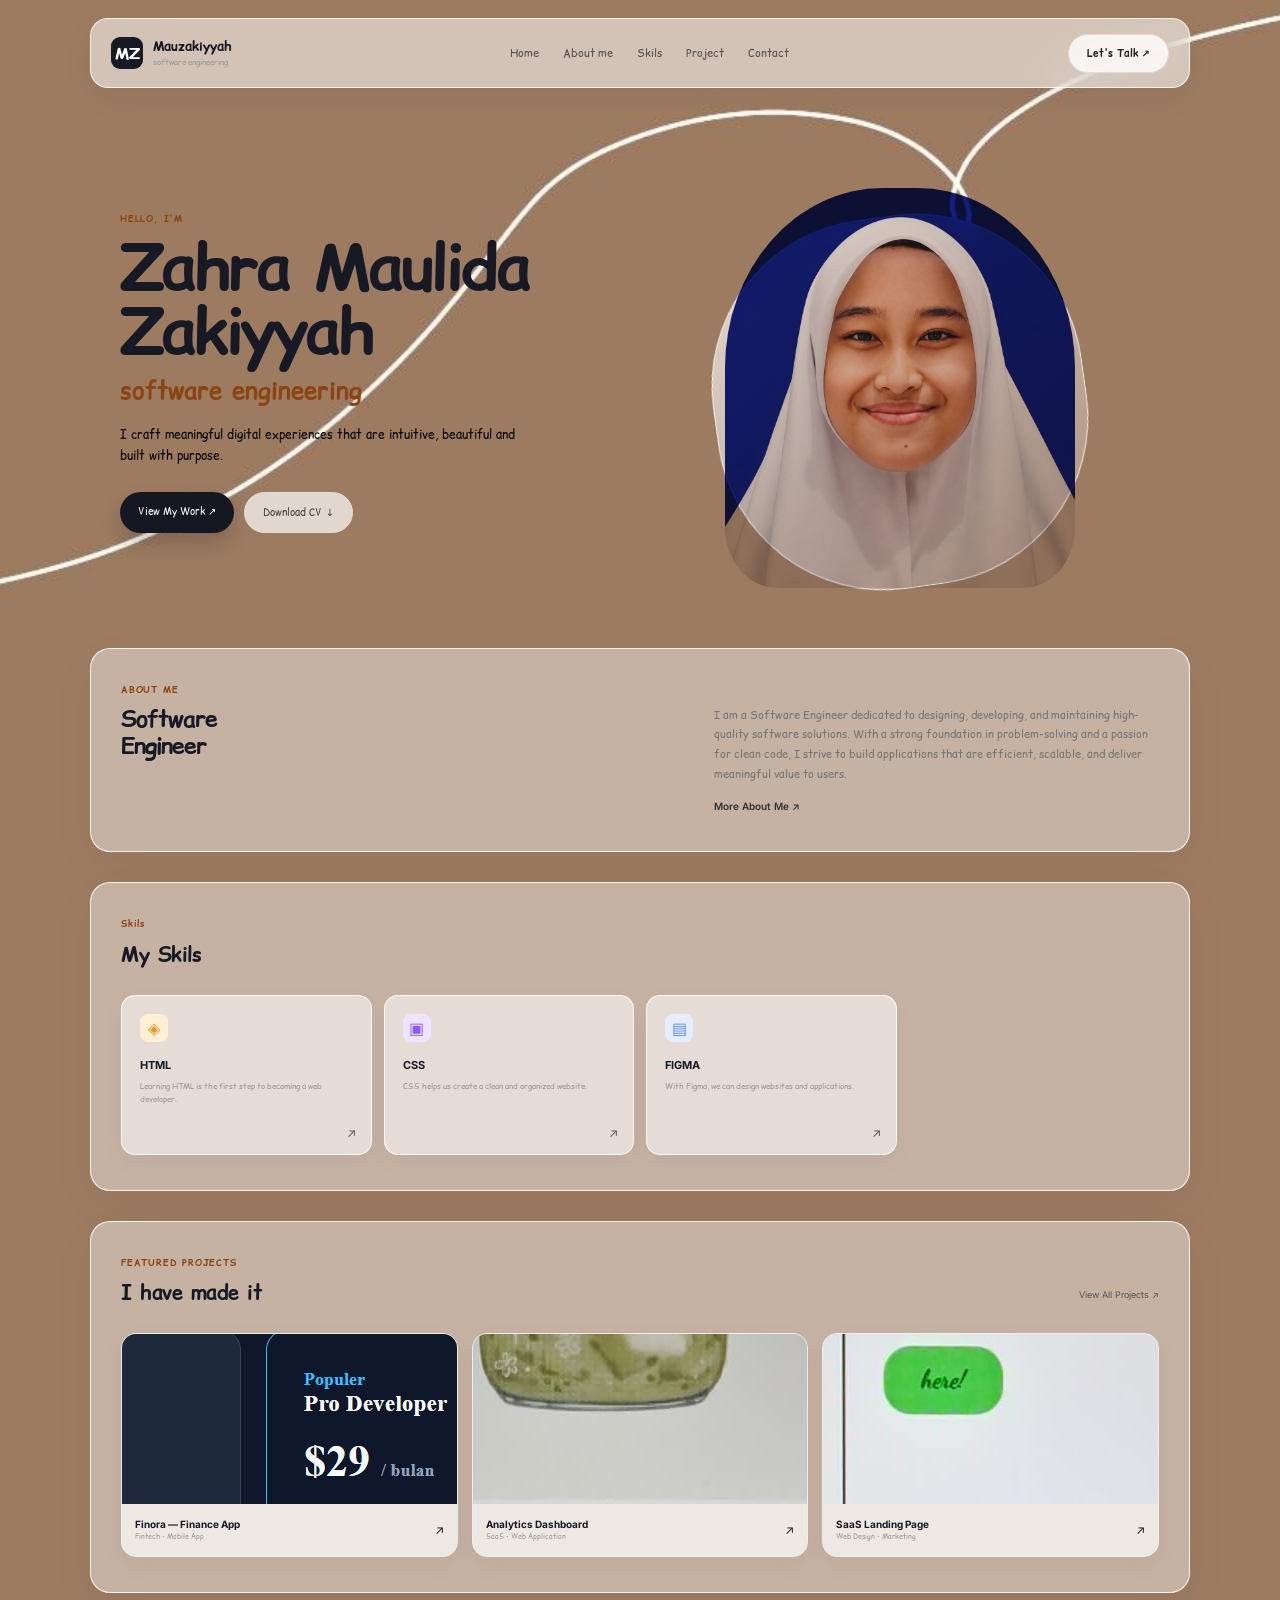
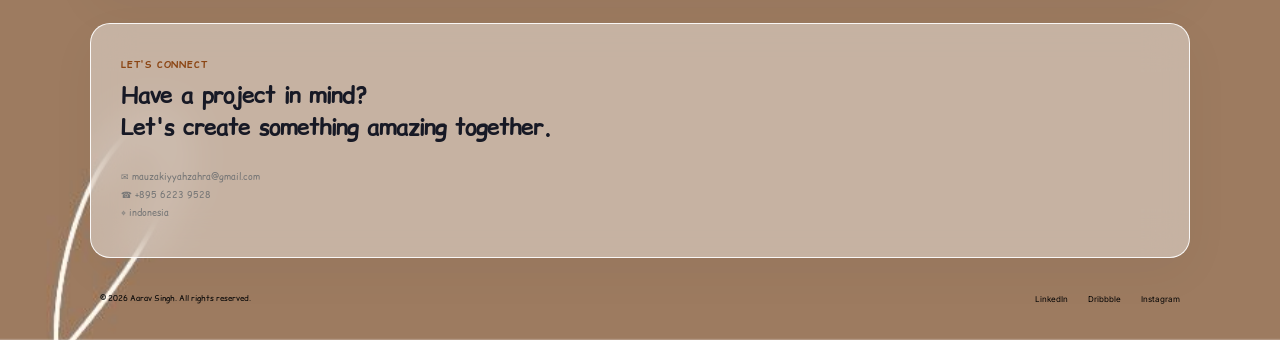
==== ex-portofolio.html @ aae0eb1b "first commit" ====
<!DOCTYPE html>
<html lang="en">
<head>
    <meta charset="UTF-8">
    <meta name="viewport" content="width=device-width, initial-scale=1.0">
    <title>my portofolio</title>
    <link rel="stylesheet" href="style.css">
    <link rel="preconnect" href="https://fonts.googleapis.com">
    <link rel="preconnect" href="https://fonts.gstatic.com" crossorigin>
    <link href="https://fonts.googleapis.com/css2?family=Inter:wght@400;500;600;700;800&display=swap" rel="stylesheet">
</head>
<body>
    <div class="container">
        <!-- NAVBAR -->
        <header class="navbar">
            <div class="logo">
                <div class="logo-icon">MZ</div>
                <div>
                    <strong>Mauzakiyyah</strong>
                    <span>software engineering</span>
                </div>
            </div>

            <nav>
                <a href="#home">Home</a>
                <a href="#about">About me</a>
                <a href="#services">Skils</a>
                <a href="#work">Project</a>
                <!-- <a href="#process">Pr</a>
                <a href="#testimonials">Testimonials</a> -->
                <a href="#contact">Contact</a>
            </nav>

            <a href="#contact" class="talk-btn">
                Let's Talk ↗
            </a>
        </header>


        <!-- HERO -->
        <section class="hero" id="home">

            <div class="hero-content">

                <p class="small-title">HELLO, I'M</p>

                <h1>Zahra Maulida Zakiyyah</h1>

                <h2>software engineering</h2>

                <p class="description">
                    I craft meaningful digital experiences that are intuitive,
                    beautiful and built with purpose.
                </p>

                <div class="hero-buttons">
                    <a href="#work" class="primary-btn">
                        View My Work ↗
                    </a>

                    <a href="#" class="secondary-btn">
                        Download CV ↓
                    </a>
                </div>

              
            </div>

            <div class="hero-image">

                <img src="asset/me2.jpeg" alt="Profile">

            
            </div>

        </section>


        <!-- ABOUT -->
        <section class="about section" id="about">

            <div class="section-label">ABOUT ME</div>

            <div class="about-grid">

                <div>
                    <h2>
                        Software<br>
                        Engineer
                    </h2>

                </div>

                <div class="about-text">
                    <p>
                        I am a Software Engineer dedicated to designing, developing, and maintaining high-quality software solutions. With a strong foundation in problem-solving and a passion for clean code, I strive to build applications that are efficient, scalable, and deliver meaningful value to users.
                    </p>

                    

                    <a href="#" class="text-link">
                        More About Me ↗
                    </a>
                </div>

            </div>

        </section>


        <!-- SERVICES -->
        <section class="section" id="services">

            <div class="section-label">Skils</div>

            <h2 class="section-title">My Skils</h2>

            <div class="cards">

                <div class="service-card">
                    <div class="icon">◈</div>
                    <h3>HTML</h3>
                    <p>
                        Learning HTML is the first step to becoming a web developer.
                    </p>
                    <a href="#">↗</a>
                </div>

                <div class="service-card">
                    <div class="icon purple">▣</div>
                    <h3>CSS</h3>
                    <p>
                        CSS helps us create a clean and organized website.
                    </p>
                    <a href="#">↗</a>
                </div>

                <div class="service-card">
                    <div class="icon blue">▤</div>
                    <h3>FIGMA</h3>
                    <p>
                        With Figma, we can design websites and applications.
                    </p>
                    <a href="#">↗</a>
                </div>

                <!-- <div class="service-card">
                    <div class="icon green">◉</div>
                    <h3>User Research</h3>
                    <p>
                        Understanding users deeply through research
                        and testing.
                    </p>
                    <a href="#">↗</a>
                </div> -->

            </div>

        </section>


        <!-- TOOLS -->
        <!-- <section class="section tools-section">

            <div class="section-label">TOOLS & SKILLS</div>

            <h2 class="section-title">Technologies I Use</h2>

            <div class="tools">

                <div class="tool">css</div>
                <div class="tool">html</div>
                <div class="tool">vscode</div>
                

            </div>

        </section> -->


        <!-- PROJECTS -->
        <section class="section" id="work">

            <div class="section-header">

                <div>
                    <div class="section-label">FEATURED PROJECTS</div>
                    <h2 class="section-title">I have made it</h2>
                </div>

                <a href="#" class="view-all">View All Projects ↗</a>

            </div>

            <div class="projects">

                <div class="project-card">

                    <div class="project-image finance">
                        <img src="asset/Document and 1 more page - Personal - Microsoft​ Edge 16_09_2026 05_35_16.png" alt="">
                        <div class="fake-screen">
                            <span>Finance</span>
                            <strong>$24,580</strong>
                            <div class="fake-chart"></div>
                        </div>
                    </div>

                    <div class="project-info">
                        <div>
                            <h3>Finora — Finance App</h3>
                            <p>Fintech • Mobile App</p>
                        </div>

                        <span>↗</span>
                    </div>

                </div>


                <div class="project-card">

                    <div class="project-image dashboard">
                        <img src="asset/prto1.jpeg" alt="">
                        <div class="dashboard-box">
                            <span>Analytics</span>
                            <strong>24,890</strong>
                            <div class="bars">
                                <i></i>
                                <i></i>
                                <i></i>
                                <i></i>
                                <i></i>
                            </div>
                        </div>
                    </div>

                    <div class="project-info">
                        <div>
                            <h3>Analytics Dashboard</h3>
                            <p>SaaS • Web Application</p>
                        </div>

                        <span>↗</span>
                    </div>

                </div>


                <div class="project-card">

                    <div class="project-image landing">
                        <img src="asset/prto2.jpeg" alt="">
                        <div class="landing-box">
                            <h3>Product</h3>
                            <p>Build something amazing.</p>
                            <button>Get Started</button>
                        </div>
                    </div>

                    <div class="project-info">
                        <div>
                            <h3>SaaS Landing Page</h3>
                            <p>Web Design • Marketing</p>
                        </div>

                        <span>↗</span>
                    </div>

                </div>

            </div>

        </section>


        


        <!-- CONTACT -->
         <section class="contact section" id="contact">

             <div class="contact-info">

                 <div class="section-label">LET'S CONNECT</div>

                <h2>
                    Have a project in mind?
                    <br>
                    Let's create something amazing
                    together.
                    
                </h2> 

                 <div class="contact-list">
                    <p>✉ mauzakiyyahzahra@gmail.com</p>
                    <p>☎ +895 6223 9528</p>
                    <p>⌖  indonesia</p>  
                </div>

            </div>

        </section> 


        <!-- FOOTER -->
        <footer>
            <p>© 2026 Aarav Singh. All rights reserved.</p>

            <div>
                <a href="#">LinkedIn</a>
                <a href="#">Dribbble</a>
                <a href="#">Instagram</a>
            </div>
        </footer>

    </div>

</body>
</html>
</html>
---- style.css ----
/* ================================
   RESET
================================ */
@import url('https://fonts.googleapis.com/css2?family=Caveat:wght@400..700&family=Comic+Relief:wght@400;700&family=Delius&display=swap');
h1, h2, p{
    font-family: "Comic Relief", system-ui;
}
* {
    margin: 0;
    padding: 0;
    box-sizing: border-box;
}

html {
    scroll-behavior: smooth;
}

body {
    font-family: "Inter", sans-serif;
    background:
        radial-gradient(circle at 10% 10%, #dadbd9 0%, transparent 30%),
        radial-gradient(circle at 90% 30%, #e2e4e2 0%, transparent 30%),
        linear-gradient(135deg, #d1d2d1, #dfe1df);

    color: #171925;
    line-height: 1.5;
    background-image: url(asset/wlppr.jpg);
    background-size: cover;

}


/*CONTAINER*/

.container {
    width: min(1100px, 92%);
    margin: auto;
}


/* NAVBAR*/

.navbar {
    height: 70px;
    display: flex;
    align-items: center;
    justify-content: space-between;
    padding: 10px 20px;
    margin-top: 18px;
    border: 1px solid rgba(255,255,255,.8);
    background: rgba(255,255,255,.55);
    font-family: "Comic Relief", system-ui;
    backdrop-filter: blur(20px);
    border-radius: 18px;
    box-shadow:
        0 10px 30px rgba(40,40,60,.06);
}


.logo {
    display: flex;
    align-items: center;
    gap: 10px;
    
}


.logo-icon {
    width: 32px;
    height: 32px;

    display: flex;
    align-items: center;
    justify-content: center;

    border-radius: 9px;

    background: #171925;
    color: white;
    font-family: "Comic Relief", system-ui;

    font-weight: 700;
}


.logo strong {
    display: block;
    font-size: 13px;
}


.logo span {
    display: block;

    color: #999;
    font-size: 8px;
}


nav {
    display: flex;
    gap: 24px;
    
}


nav a {
    color: #555;

    font-size: 11px;

    text-decoration: none;
    font-family: "Comic Relief", system-ui;

    transition: .3s;
}


.talk-btn {
    text-decoration: none;

    font-size: 10px;
    font-weight: 600;

    color: #222;

    background: rgba(255,255,255,.8);

    padding: 11px 18px;

    border-radius: 50px;

    border: 1px solid #ddd;
}


/*HERO*/

.hero {
    min-height: 520px;

    display: grid;
    grid-template-columns: 1fr 1fr;

    align-items: center;
    padding: 70px 30px 30px;
    position: relative;
    overflow: hidden;
}
.hero-content {
    position: relative;
    z-index: 2;
}
.small-title,
.section-label {
    color: #8B4513;
    font-size: 9px;
    font-weight: 700;
    letter-spacing: .8px;
    margin-bottom: 8px;
    font-family: "Comic Relief", system-ui;
}
.hero h1 {
    font-size: clamp(42px, 5vw, 65px);
    line-height: 1;
    letter-spacing: -3px;
    margin-bottom: 10px;
}
.hero h2 {
    color: #8B4513;
    font-size: 24px;
    margin-bottom: 15px;
}
.description {
    max-width: 400px;
    color: #050505;
    font-size: 12px;
    line-height: 1.8;
}
.hero-image::before {
    content: "";
    position: absolute;
    width: 500px;
    height: 400px;
    border: 3px solid white;
    border-radius: 30px;
    z-index: -1;
}
.hero-buttons {
    display: flex;
    gap: 10px;
    margin-top: 25px;
}
.primary-btn,
.secondary-btn {
    padding: 12px 18px;
    border-radius: 25px;
    font-size: 10px;
    text-decoration: none;
    font-family: "Comic Relief", system-ui;
}
.primary-btn {
    color: white;
    background: #151722;
    box-shadow: 0 10px 20px rgba(20,20,30,.2);
}
.secondary-btn {
    color: #444;
    background: rgba(255,255,255,.7);
    border: 1px solid #ddd;
}
.trusted {
    display: flex;
    align-items: center;
    gap: 20px;
    margin-top: 50px;
    color: #aaa;
    font-size: 9px;
}
.trusted b {
    color: #999;
    font-size: 10px;
    font-family: "Comic Relief", system-ui;
}
/*HERO IMAGE*/
.hero-image {
    position: relative;
    height: 430px;
    display: flex;
    align-items: flex-end;
    justify-content: center;
}
.hero-image::before {
    content: "";
    position: absolute;
    width: 370px;
    height: 370px;
    border-radius: 45%;
    border: 1px solid rgba(255,255,255,.8);
    background: linear-gradient(
        145deg,
        rgba(255,255,255,.7),
        rgba(230,230,240,.2)
    );
    backdrop-filter: blur(10px);
    transform: rotate(-8deg);
}
.hero-image img {
    position: relative;
    z-index: 2;
    width: 350px;
    height: 400px;
    object-fit: cover;
    object-position: center;
    border-radius: 45% 45% 15% 15%;
    mix-blend-mode: multiply;
}
/* Experience card */
.experience {
    position: absolute;
    top: 35px;
    right: 10px;
    z-index: 5;
    width: 70px;
    height: 75px;
    padding: 12px;
    border-radius: 15px;
    background: rgba(255,255,255,.65);
    backdrop-filter: blur(15px);
    box-shadow: 0 10px 30px rgba(0,0,0,.07);
}
.experience strong {
    display: block;

    font-size: 20px;
}
.experience span {
    font-size: 7px;

    color: #888;
}
/* Growth */

/*SECTIONS*/
.section {
    margin-top: 30px;

    padding: 35px 30px;

    border-radius: 20px;

    border: 1px solid rgba(255,255,255,.9);

    background: rgba(255,255,255,.42);

    backdrop-filter: blur(20px);

    box-shadow:
        0 15px 50px rgba(30,30,50,.04);
}
.section-title {
    font-size: 20px;

    margin-bottom: 25px;

    letter-spacing: -.5px;
}
.section-header {
    display: flex;

    justify-content: space-between;

    align-items: center;
}
.view-all {
    font-size: 9px;

    color: #555;

    text-decoration: none;
}


/*ABOUT*/

.about-grid {
    display: grid;

    grid-template-columns: 1.2fr 1fr;

    gap: 60px;
}


.about h2 {
    font-size: 23px;

    line-height: 1.2;

    letter-spacing: -1px;
}


.about-text {
    font-size: 11px;

    color: #777;

    line-height: 1.8;
}


.about-text p {
    margin-bottom: 12px;
}


.text-link {
    color: #333;

    font-size: 10px;

    text-decoration: none;

    font-weight: 600;
}


.stats {
    display: flex;

    gap: 45px;

    margin-top: 30px;
}


.stat strong {
    display: block;

    font-size: 18px;
}


.stat span {
    display: block;

    color: #999;

    font-size: 8px;
}


/* ================================
   SERVICE CARDS
================================ */

.cards {
    display: grid;

    grid-template-columns: repeat(4, 1fr);
    justify-content: center;

    gap: 12px;
}


.service-card {
    min-height: 160px;

    position: relative;

    padding: 18px;

    border-radius: 14px;

    background: rgba(255,255,255,.55);

    border: 1px solid rgba(255,255,255,.8);

    box-shadow: 0 8px 25px rgba(30,30,50,.04);

    transition: .3s;
}


.service-card:hover {
    transform: translateY(-5px);

    box-shadow: 0 15px 30px rgba(30,30,50,.1);
}


.icon {
    width: 28px;
    height: 28px;

    display: flex;
    align-items: center;
    justify-content: center;

    border-radius: 8px;

    background: #fff0d5;

    color: #e59a24;

    margin-bottom: 15px;
}


.icon.purple {
    color: #8c5cf5;

    background: #eee4ff;
}


.icon.blue {
    color: #5d8cf5;

    background: #e5edff;
}


.icon.green {
    color: #46b9ad;

    background: #e1f7f4;
}


.service-card h3 {
    font-size: 11px;

    margin-bottom: 8px;
}


.service-card p {
    color: #999;

    font-size: 8px;

    line-height: 1.6;
}


.service-card > a {
    position: absolute;
   

    right: 15px;
    bottom: 12px;

    color: #555;

    font-size: 12px;

    text-decoration: none;
}


/*TOOLS */


/*PROJECTS */

.projects {
    display: grid;
    object-fit: contain;
    object-fit: cover;
    


    grid-template-columns: repeat(3, 1fr);

    gap: 14px;
}


.project-card {
    overflow: hidden;
    object-fit: contain;
    object-fit: cover;

    border-radius: 15px;

    background: rgba(255,255,255,.7);

    border: 1px solid #eee;

    box-shadow: 0 8px 25px rgba(30,30,50,.05);
}


.project-image {
    height: 170px;
    width: 100%;
    overflow: hidden; 
    display: flex;
    align-items: center;
    justify-content: center;
}
.project-image-finance{
    aspect-ratio: 1 / 1;
    object-fit: cover;
    width: 100%;
    object-fit: contain;


    height: 100%;
    

}



.fake-screen strong,
.dashboard-box strong {
    display: block;
    margin-top: 10px;
    font-size: 18px;
}


.fake-chart {
    height: 25px;
    margin-top: 10px;
    border-bottom: 2px solid #8b79ff;
    transform: skewY(-8deg);
}


.bars {
    display: flex;

    gap: 5px;

    align-items: flex-end;

    height: 40px;

    margin-top: 10px;
}


.bars i {
    width: 12px;

    height: 20px;

    background: #a59aff;

    border-radius: 3px;
}


.bars i:nth-child(2) {
    height: 30px;
}


.bars i:nth-child(3) {
    height: 18px;
}


.bars i:nth-child(4) {
    height: 35px;
}


.bars i:nth-child(5) {
    height: 28px;
}


.landing-box h3 {
    font-size: 14px;
}


.landing-box p {
    font-size: 7px;

    color: #888;

    margin: 5px 0;
}


.landing-box button {
    border: 0;

    padding: 6px 10px;

    border-radius: 10px;

    font-size: 7px;

    background: #222;

    color: white;
}


.project-info {
    padding: 13px;

    display: flex;

    align-items: center;

    justify-content: space-between;
}


.project-info h3 {
    font-size: 10px;
}


.project-info p {
    font-size: 7px;

    color: #999;
}


.project-info > span {
    font-size: 12px;
}


/*PROCESS*/

.process {
    display: grid;

    grid-template-columns: repeat(5, 1fr);

    gap: 10px;
}


.process-card {
    min-height: 130px;

    padding: 15px;

    border-radius: 12px;

    background: rgba(255,255,255,.55);

    border: 1px solid #eee;
}


.process-card > span {
    color: #999;

    font-size: 8px;
}


.process-card h3 {
    margin-top: 15px;

    font-size: 10px;
}


.process-card p {
    margin-top: 7px;

    font-size: 7px;

    color: #999;

    line-height: 1.6;
}


/*TESTIMONIAL*/

/* .testimonials {
    display: grid;

    grid-template-columns: repeat(3, 1fr);

    gap: 12px;
}


.testimonial {
    padding: 18px;

    border-radius: 14px;

    background: rgba(255,255,255,.6);

    border: 1px solid #eee;
}


.testimonial > p {
    color: #777;

    font-size: 9px;

    line-height: 1.7;

    min-height: 75px;
}


.person {
    display: flex;

    align-items: center;

    gap: 9px;

    margin-top: 15px;
}


.avatar {
    width: 28px;
    height: 28px;

    border-radius: 50%;

    display: flex;

    align-items: center;

    justify-content: center;

    font-size: 8px;

    background: #ddd;
}


.person strong {
    display: block;

    font-size: 8px;
}


.person span {
    display: block;

    font-size: 7px;

    color: #aaa;
}


/*CONTACT*/

.contact {
    display: grid;

    grid-template-columns: 1fr 1.2fr;

    gap: 50px;

    align-items: center;
}


.contact-info h2 {
    font-size: 23px;

    line-height: 1.35;

    letter-spacing: -1px;
}


.contact-list {
    margin-top: 25px;

    color: #777;

    font-size: 9px;

    line-height: 2;
}


.contact-form {
    display: flex;

    flex-direction: column;

    gap: 10px;
}


.input-row {
    display: grid;

    grid-template-columns: 1fr 1fr;

    gap: 10px;
}


.contact-form input,
.contact-form textarea {
    width: 100%;

    border: 1px solid #e5e5e5;

    background: rgba(255,255,255,.65);

    border-radius: 10px;

    padding: 13px;

    outline: none;

    font-family: inherit;

    font-size: 9px;
}


.contact-form textarea {
    min-height: 100px;

    resize: vertical;
}


.contact-form input:focus,
.contact-form textarea:focus {
    border-color: #8b7cff;

    box-shadow: 0 0 0 3px rgba(139,124,255,.1);
}


.contact-form button {
    border: 0;

    padding: 13px;

    border-radius: 10px;

    background: #151722;

    color: white;

    cursor: pointer;

    font-size: 9px;

    transition: .3s;
}


.contact-form button:hover {
    transform: translateY(-2px);

    box-shadow: 0 10px 20px rgba(0,0,0,.15);
}


/*FOOTER*/

footer {
    padding: 35px 10px;

    display: flex;

    align-items: center;

    justify-content: space-between;

    color: #080808;

    font-size: 8px;
}


footer div {
    display: flex;

    gap: 20px;
}


footer a {
    color: #050505;

    text-decoration: none;
} */
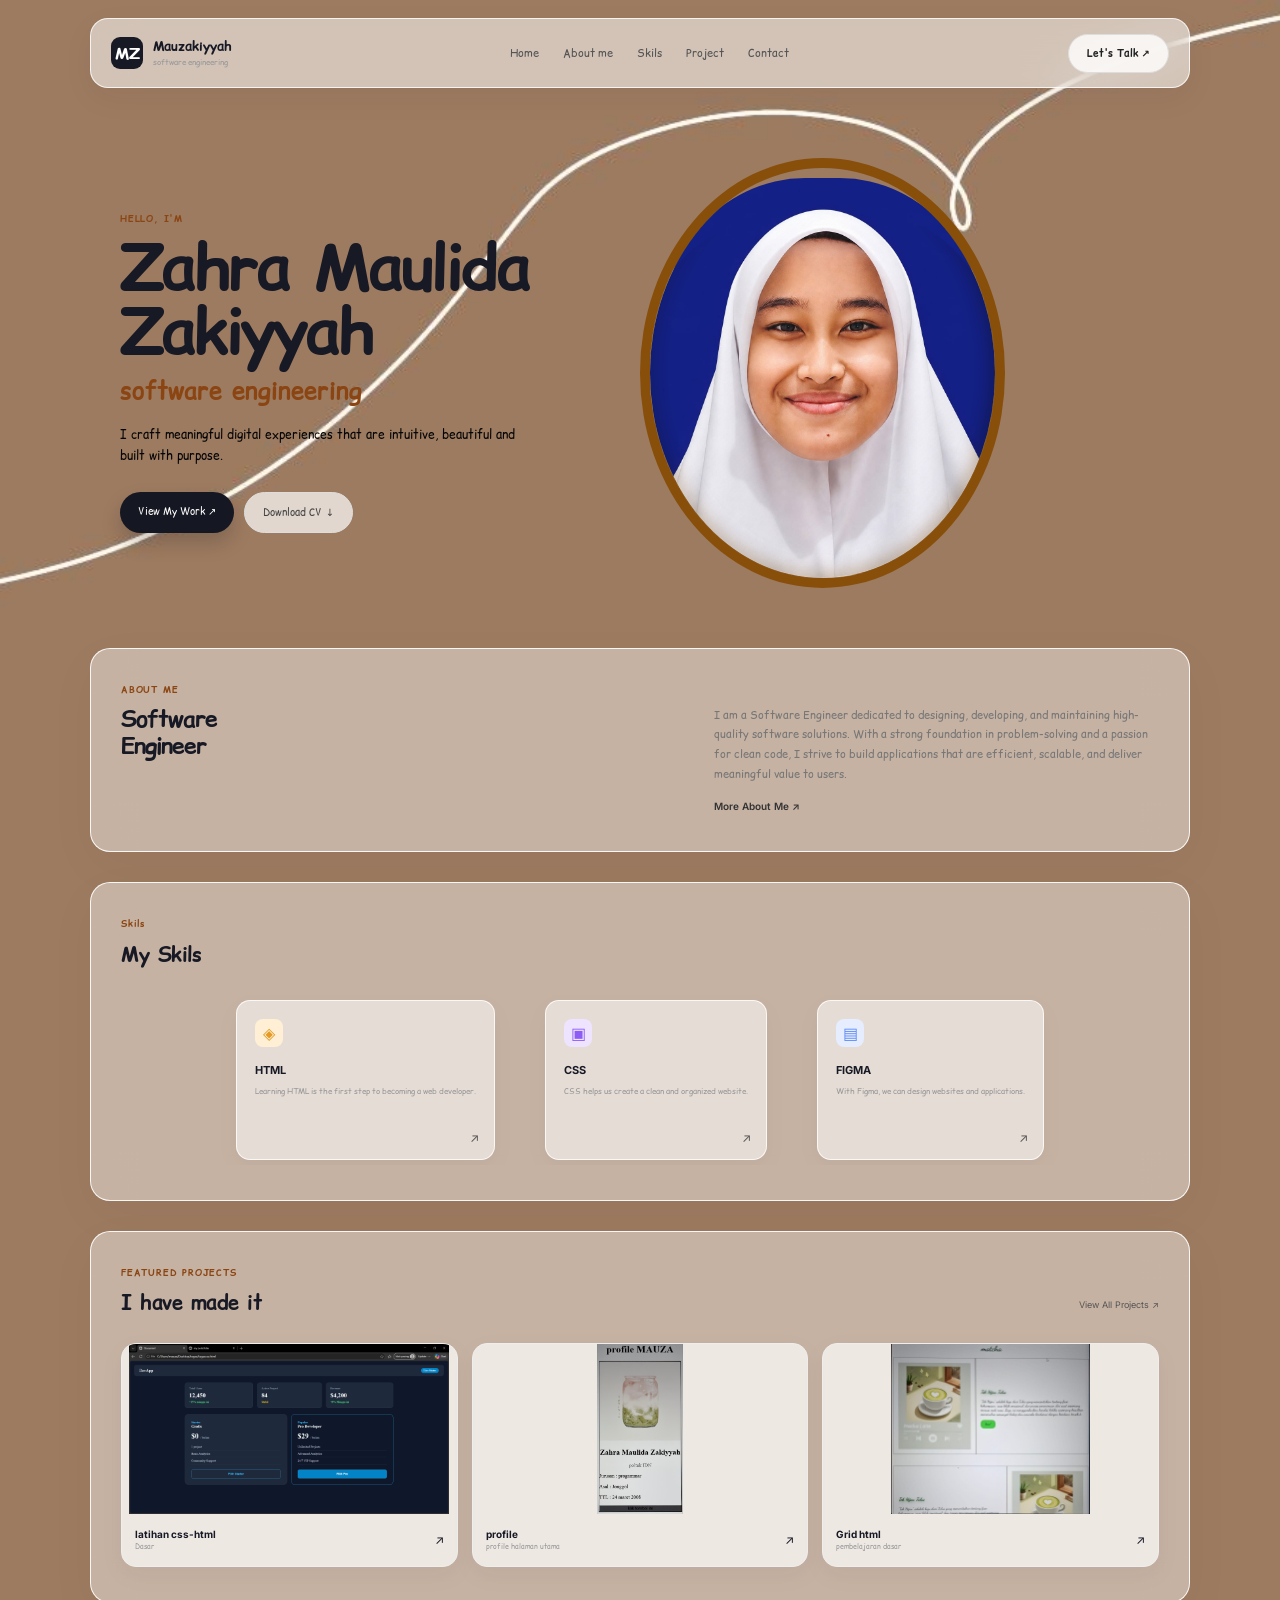
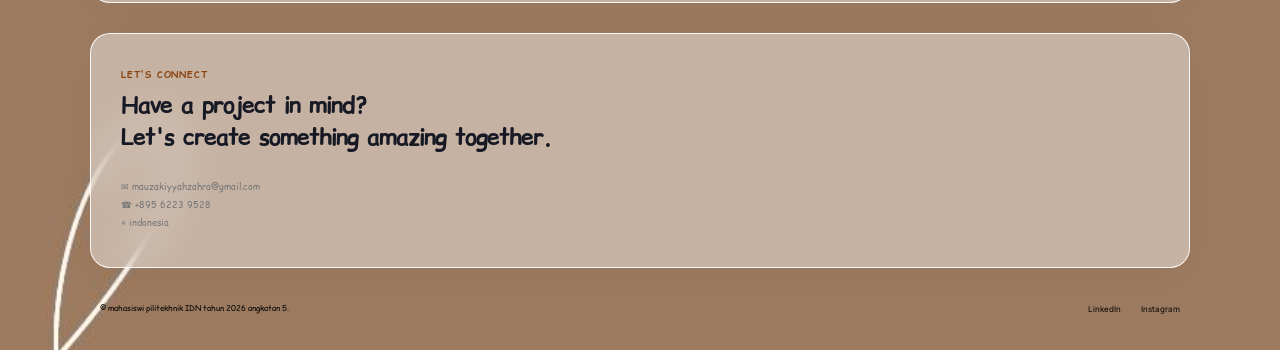
==== commit b9639d82: "frist comit" ====
--- a/ex-portofolio.html
+++ b/ex-portofolio.html
@@ -199,16 +199,14 @@
                     <div class="project-image finance">
                         <img src="asset/Document and 1 more page - Personal - Microsoft​ Edge 16_09_2026 05_35_16.png" alt="">
                         <div class="fake-screen">
-                            <span>Finance</span>
-                            <strong>$24,580</strong>
                             <div class="fake-chart"></div>
                         </div>
                     </div>
 
                     <div class="project-info">
                         <div>
-                            <h3>Finora — Finance App</h3>
-                            <p>Fintech • Mobile App</p>
+                            <h3>latihan css-html </h3>
+                            <p>Dasar</p>
                         </div>
 
                         <span>↗</span>
@@ -222,22 +220,13 @@
                     <div class="project-image dashboard">
                         <img src="asset/prto1.jpeg" alt="">
                         <div class="dashboard-box">
-                            <span>Analytics</span>
-                            <strong>24,890</strong>
-                            <div class="bars">
-                                <i></i>
-                                <i></i>
-                                <i></i>
-                                <i></i>
-                                <i></i>
-                            </div>
                         </div>
                     </div>
 
                     <div class="project-info">
                         <div>
-                            <h3>Analytics Dashboard</h3>
-                            <p>SaaS • Web Application</p>
+                            <h3>profile</h3>
+                            <p>profile halaman utama</p>
                         </div>
 
                         <span>↗</span>
@@ -251,16 +240,13 @@
                     <div class="project-image landing">
                         <img src="asset/prto2.jpeg" alt="">
                         <div class="landing-box">
-                            <h3>Product</h3>
-                            <p>Build something amazing.</p>
-                            <button>Get Started</button>
                         </div>
                     </div>
 
                     <div class="project-info">
                         <div>
-                            <h3>SaaS Landing Page</h3>
-                            <p>Web Design • Marketing</p>
+                            <h3>Grid html</h3>
+                            <p>pembelajaran dasar</p>
                         </div>
 
                         <span>↗</span>
@@ -304,11 +290,11 @@
 
         <!-- FOOTER -->
         <footer>
-            <p>© 2026 Aarav Singh. All rights reserved.</p>
+            <p>© mahasiswi pilitekhnik IDN tahun 2026 angkatan 5.</p>
 
             <div>
                 <a href="#">LinkedIn</a>
-                <a href="#">Dribbble</a>
+                
                 <a href="#">Instagram</a>
             </div>
         </footer>
--- a/style.css
+++ b/style.css
@@ -1,6 +1,4 @@
-/* ================================
-   RESET
-================================ */
+
 @import url('https://fonts.googleapis.com/css2?family=Caveat:wght@400..700&family=Comic+Relief:wght@400;700&family=Delius&display=swap');
 h1, h2, p{
     font-family: "Comic Relief", system-ui;
@@ -26,6 +24,9 @@
     line-height: 1.5;
     background-image: url(asset/wlppr.jpg);
     background-size: cover;
+    height: 1000px
+    
+
 
 }
 
@@ -54,6 +55,7 @@
     border-radius: 18px;
     box-shadow:
         0 10px 30px rgba(40,40,60,.06);
+
 }
 
 
@@ -177,14 +179,24 @@
     font-size: 12px;
     line-height: 1.8;
 }
-.hero-image::before {
-    content: "";
+.hero-image{
     position: absolute;
-    width: 500px;
-    height: 400px;
-    border: 3px solid white;
-    border-radius: 30px;
+    width: 365px;
+    height: 365px;
+    border: 10px solid rgb(136, 79, 10);
+    border-radius: 50%;
     z-index: -1;
+    overflow: hidden;
+    box-sizing:border-box
+    display: flex;
+    object-fit: cover;
+
+}
+.hero-image img{
+    width: 100%;
+    height: 100%;
+    object-fit: cover;
+    box-sizing:border-box
 }
 .hero-buttons {
     display: flex;
@@ -396,12 +408,13 @@
 ================================ */
 
 .cards {
-    display: grid;
-
-    grid-template-columns: repeat(4, 1fr);
+    height: 170px;
+    width: 100%;
+    overflow: hidden; 
+    display: flex;
+    align-items: center;
     justify-content: center;
-
-    gap: 12px;
+    gap: 50px;
 }
 
 
@@ -542,16 +555,12 @@
     align-items: center;
     justify-content: center;
 }
-.project-image-finance{
+.project-image img{
     aspect-ratio: 1 / 1;
     object-fit: cover;
     width: 100%;
     object-fit: contain;
-
-
     height: 100%;
-    
-
 }
 
 
@@ -722,82 +731,6 @@
 }
 
 
-/*TESTIMONIAL*/
-
-/* .testimonials {
-    display: grid;
-
-    grid-template-columns: repeat(3, 1fr);
-
-    gap: 12px;
-}
-
-
-.testimonial {
-    padding: 18px;
-
-    border-radius: 14px;
-
-    background: rgba(255,255,255,.6);
-
-    border: 1px solid #eee;
-}
-
-
-.testimonial > p {
-    color: #777;
-
-    font-size: 9px;
-
-    line-height: 1.7;
-
-    min-height: 75px;
-}
-
-
-.person {
-    display: flex;
-
-    align-items: center;
-
-    gap: 9px;
-
-    margin-top: 15px;
-}
-
-
-.avatar {
-    width: 28px;
-    height: 28px;
-
-    border-radius: 50%;
-
-    display: flex;
-
-    align-items: center;
-
-    justify-content: center;
-
-    font-size: 8px;
-
-    background: #ddd;
-}
-
-
-.person strong {
-    display: block;
-
-    font-size: 8px;
-}
-
-
-.person span {
-    display: block;
-
-    font-size: 7px;
-
-    color: #aaa;
-}
 
 
 /*CONTACT*/
@@ -942,4 +875,3 @@
     text-decoration: none;
 } */
 
-
